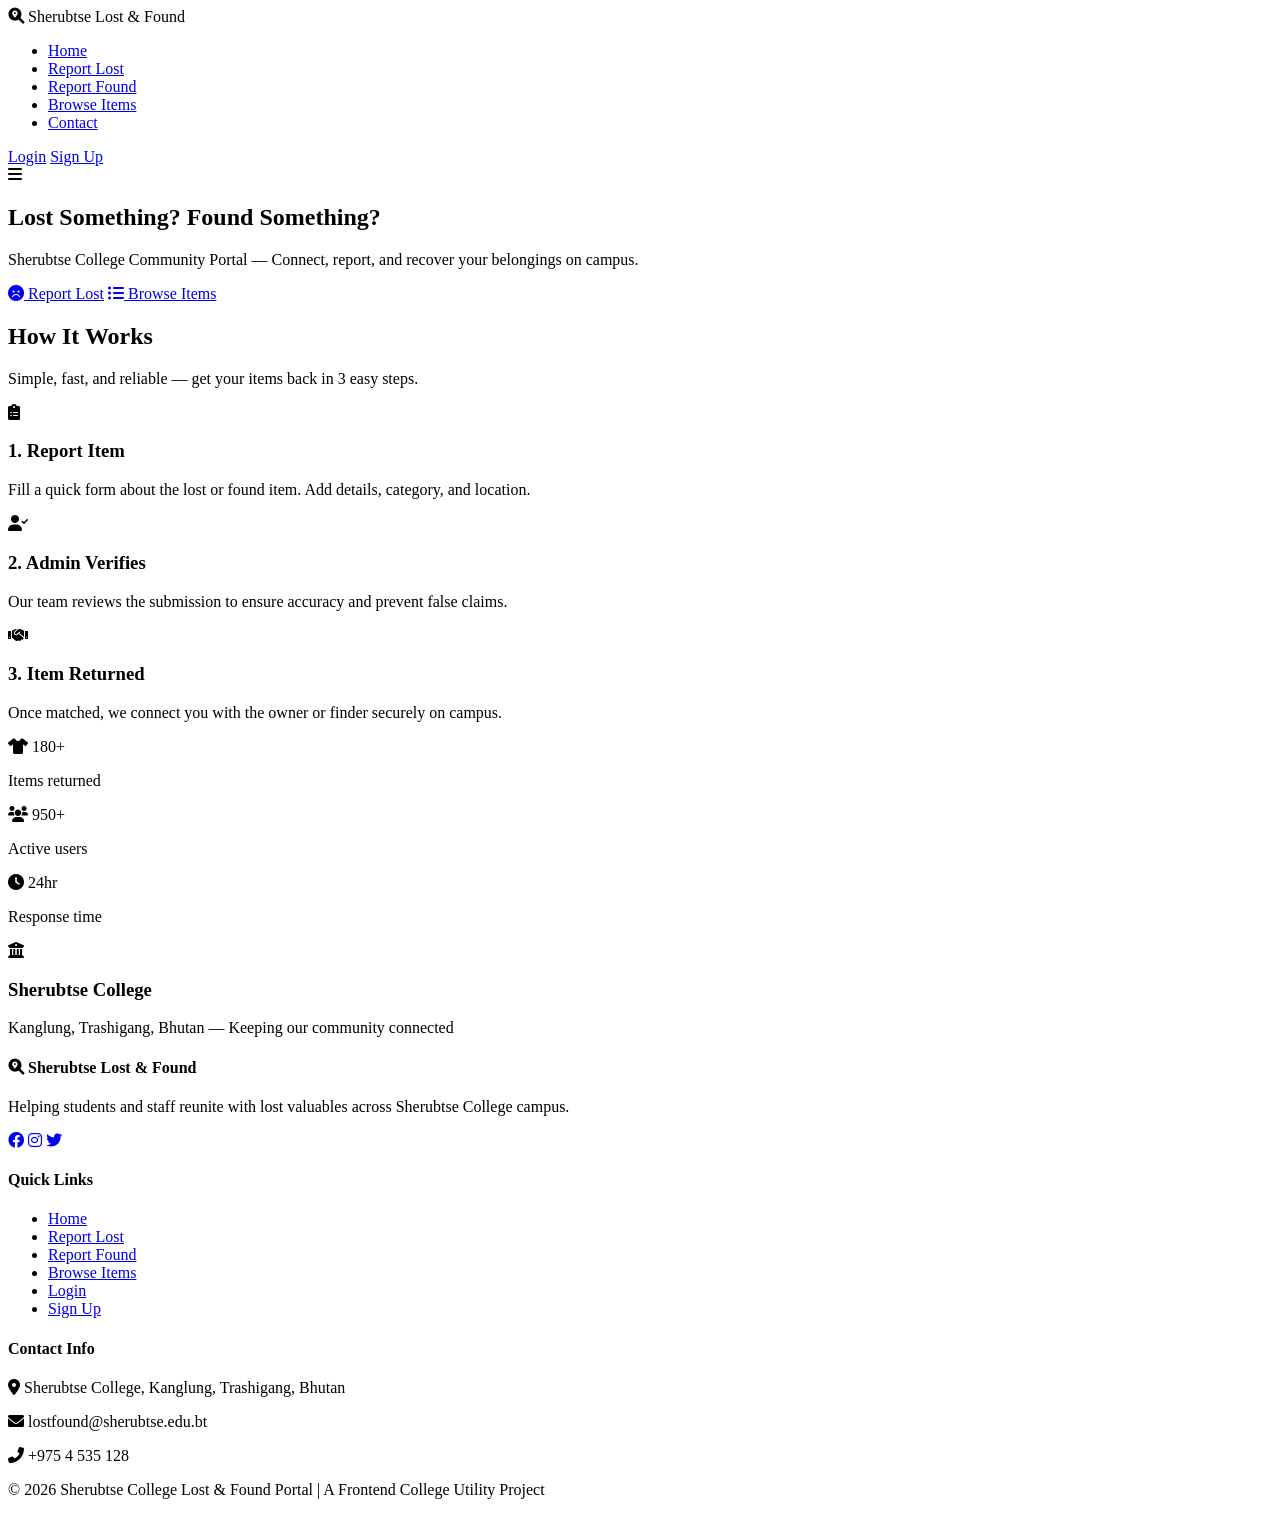
==== index.html @ ffdbe05a "Add files via upload" ====
<!DOCTYPE html>
<html lang="en">
<head>
    <meta charset="UTF-8">
    <meta name="viewport" content="width=device-width, initial-scale=1.0, viewport-fit=cover">
    <title>Sherubtse College | Lost & Found Portal</title>
    <link rel="stylesheet" href="css/style.css">
    <link href="https://fonts.googleapis.com/css2?family=Inter:opsz,wght@14..32,300;14..32,400;14..32,500;14..32,600;14..32,700&display=swap" rel="stylesheet">
    <link rel="stylesheet" href="https://cdnjs.cloudflare.com/ajax/libs/font-awesome/6.0.0-beta3/css/all.min.css">
</head>
<body>
    <header>
        <nav class="navbar">
            <div class="nav-container">
                <div class="logo">
                    <i class="fas fa-search-location"></i>
                    <span>Sherubtse Lost & Found</span>
                </div>
                <ul class="nav-links">
                    <li><a href="index.html" class="active">Home</a></li>
                    <li><a href="report-lost.html">Report Lost</a></li>
                    <li><a href="report-found.html">Report Found</a></li>
                    <li><a href="browse.html">Browse Items</a></li>
                    <li><a href="contact.html">Contact</a></li>
                </ul>
                <div class="auth-buttons">
                    <a href="login.html" class="btn-login">Login</a>
                    <a href="signup.html" class="btn-signup">Sign Up</a>
                </div>
                <div class="mobile-menu-icon">
                    <i class="fas fa-bars"></i>
                </div>
            </div>
        </nav>
    </header>

    <main>
        <!-- Hero Section -->
        <section class="hero">
            <div class="hero-content">
                <h1>Lost Something? Found Something?</h1>
                <p class="hero-subtitle">Sherubtse College Community Portal — Connect, report, and recover your belongings on campus.</p>
                <div class="hero-buttons">
                    <a href="report-lost.html" class="btn btn-primary"><i class="fas fa-frown"></i> Report Lost</a>
                    <a href="browse.html" class="btn btn-secondary"><i class="fas fa-list-ul"></i> Browse Items</a>
                </div>
            </div>
        </section>

        <!-- How It Works Section -->
        <section class="how-it-works">
            <div class="container">
                <div class="section-header">
                    <h2>How It Works</h2>
                    <p>Simple, fast, and reliable — get your items back in 3 easy steps.</p>
                </div>
                <div class="cards-grid">
                    <div class="info-card">
                        <div class="card-icon"><i class="fas fa-clipboard-list"></i></div>
                        <h3>1. Report Item</h3>
                        <p>Fill a quick form about the lost or found item. Add details, category, and location.</p>
                    </div>
                    <div class="info-card">
                        <div class="card-icon"><i class="fas fa-user-check"></i></div>
                        <h3>2. Admin Verifies</h3>
                        <p>Our team reviews the submission to ensure accuracy and prevent false claims.</p>
                    </div>
                    <div class="info-card">
                        <div class="card-icon"><i class="fas fa-handshake"></i></div>
                        <h3>3. Item Returned</h3>
                        <p>Once matched, we connect you with the owner or finder securely on campus.</p>
                    </div>
                </div>
            </div>
        </section>

        <!-- Quick Stats / Campus Support -->
        <section class="stats-section">
            <div class="container stats-container">
                <div class="stat-item">
                    <i class="fas fa-tshirt"></i>
                    <span class="stat-number">180+</span>
                    <p>Items returned</p>
                </div>
                <div class="stat-item">
                    <i class="fas fa-users"></i>
                    <span class="stat-number">950+</span>
                    <p>Active users</p>
                </div>
                <div class="stat-item">
                    <i class="fas fa-clock"></i>
                    <span class="stat-number">24hr</span>
                    <p>Response time</p>
                </div>
            </div>
        </section>

        <!-- College Info Section -->
        <section class="college-info">
            <div class="container">
                <div class="info-banner">
                    <i class="fas fa-university"></i>
                    <div>
                        <h3>Sherubtse College</h3>
                        <p>Kanglung, Trashigang, Bhutan — Keeping our community connected</p>
                    </div>
                </div>
            </div>
        </section>
    </main>

    <footer>
        <div class="footer-container">
            <div class="footer-col">
                <h4><i class="fas fa-search-location"></i> Sherubtse Lost & Found</h4>
                <p>Helping students and staff reunite with lost valuables across Sherubtse College campus.</p>
                <div class="social-links">
                    <a href="#"><i class="fab fa-facebook"></i></a>
                    <a href="#"><i class="fab fa-instagram"></i></a>
                    <a href="#"><i class="fab fa-twitter"></i></a>
                </div>
            </div>
            <div class="footer-col">
                <h4>Quick Links</h4>
                <ul>
                    <li><a href="index.html">Home</a></li>
                    <li><a href="report-lost.html">Report Lost</a></li>
                    <li><a href="report-found.html">Report Found</a></li>
                    <li><a href="browse.html">Browse Items</a></li>
                    <li><a href="login.html">Login</a></li>
                    <li><a href="signup.html">Sign Up</a></li>
                </ul>
            </div>
            <div class="footer-col">
                <h4>Contact Info</h4>
                <p><i class="fas fa-map-marker-alt"></i> Sherubtse College, Kanglung, Trashigang, Bhutan</p>
                <p><i class="fas fa-envelope"></i> lostfound@sherubtse.edu.bt</p>
                <p><i class="fas fa-phone-alt"></i> +975 4 535 128</p>
            </div>
        </div>
        <div class="footer-bottom">
            <p>&copy; 2026 Sherubtse College Lost & Found Portal | A Frontend College Utility Project</p>
        </div>
    </footer>

    <script>
        const menuIcon = document.querySelector('.mobile-menu-icon');
        const navLinks = document.querySelector('.nav-links');
        if(menuIcon) {
            menuIcon.addEventListener('click', () => {
                navLinks.classList.toggle('show');
            });
        }
    </script>
</body>
</html>
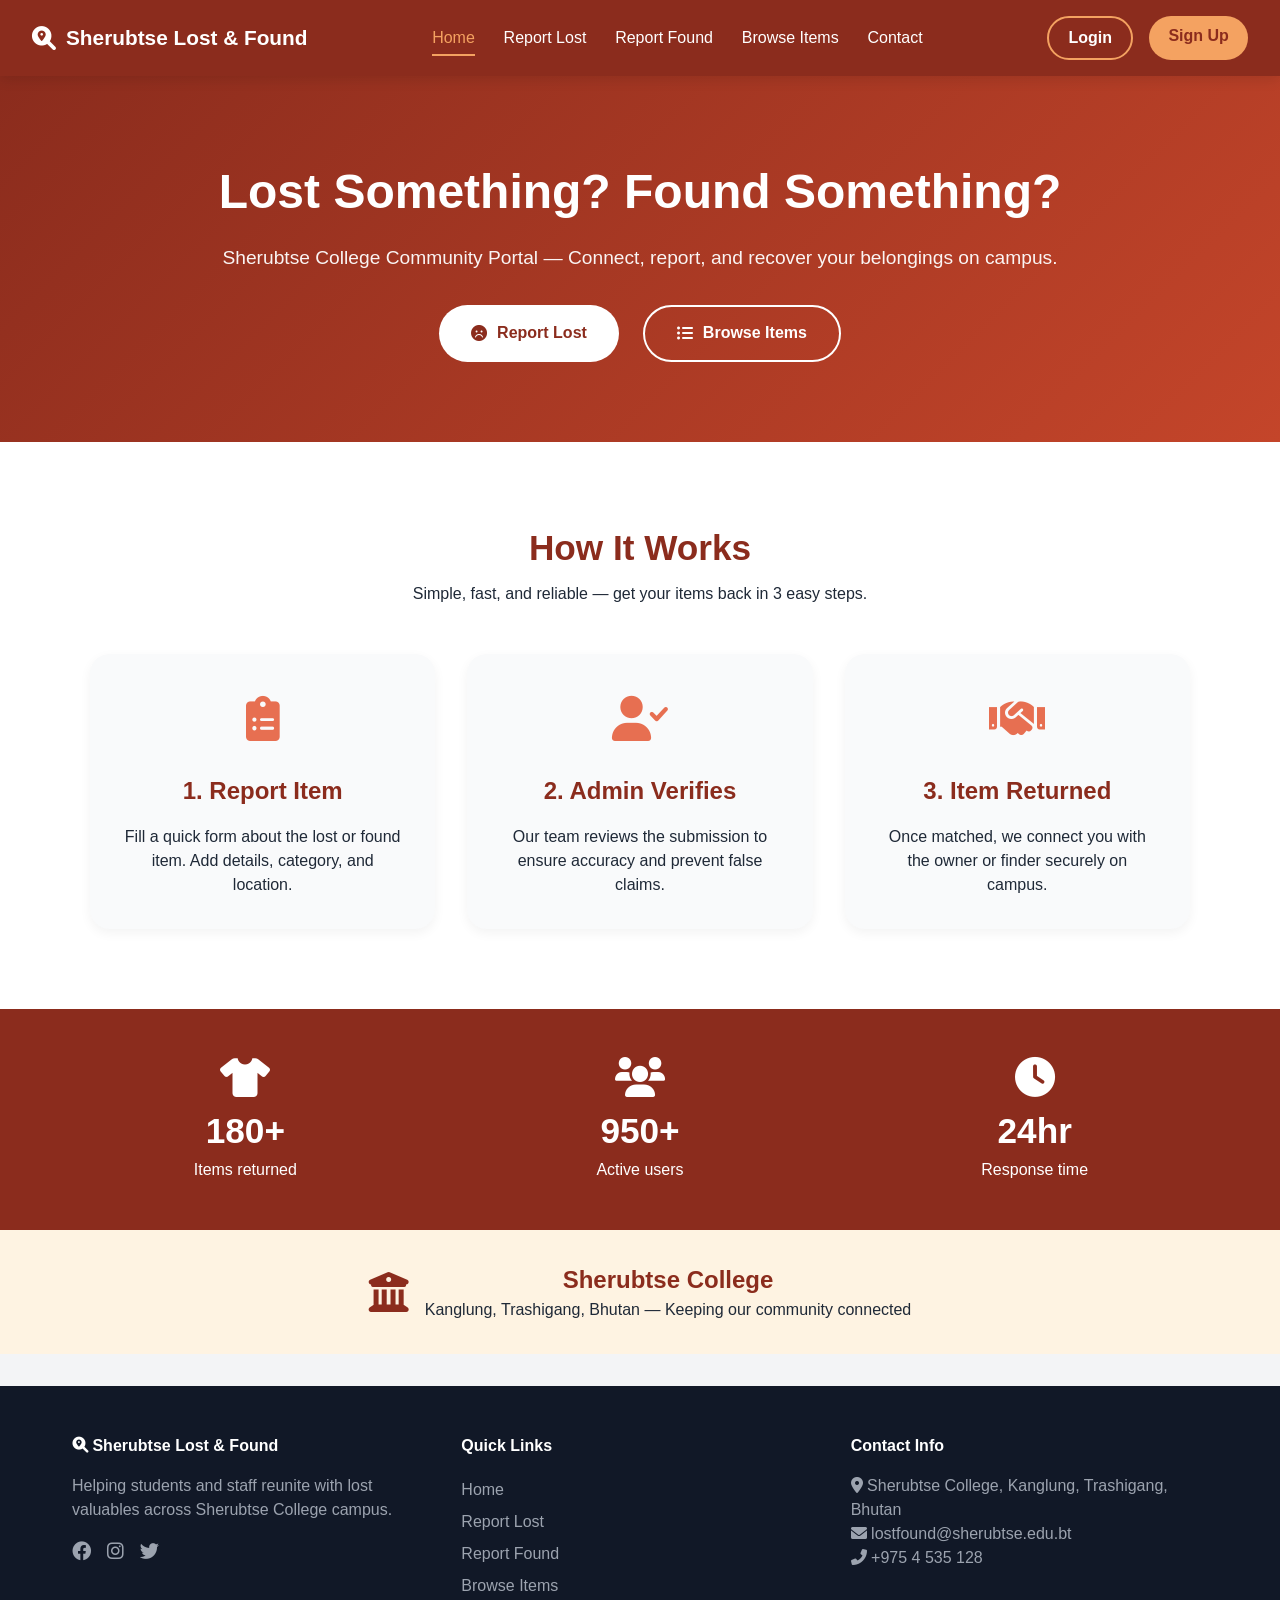
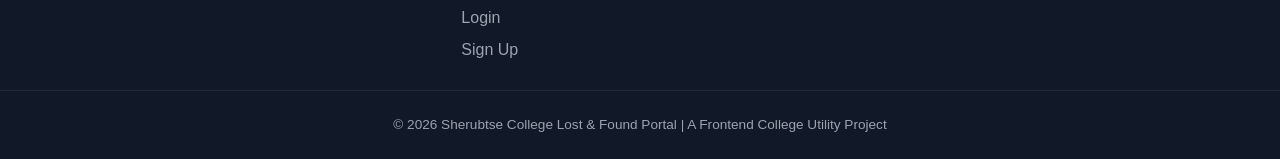
==== commit 55874441: "Update index.html" ====
--- a/index.html
+++ b/index.html
@@ -4,7 +4,7 @@
     <meta charset="UTF-8">
     <meta name="viewport" content="width=device-width, initial-scale=1.0, viewport-fit=cover">
     <title>Sherubtse College | Lost & Found Portal</title>
-    <link rel="stylesheet" href="css/style.css">
+    <link rel="stylesheet" href="style.css">
     <link href="https://fonts.googleapis.com/css2?family=Inter:opsz,wght@14..32,300;14..32,400;14..32,500;14..32,600;14..32,700&display=swap" rel="stylesheet">
     <link rel="stylesheet" href="https://cdnjs.cloudflare.com/ajax/libs/font-awesome/6.0.0-beta3/css/all.min.css">
 </head>
@@ -153,4 +153,4 @@
         }
     </script>
 </body>
-</html>+</html>
--- a/style.css
+++ b/style.css
@@ -0,0 +1,826 @@
+/* ========== RESET & GLOBAL ========== */
+* {
+    margin: 0;
+    padding: 0;
+    box-sizing: border-box;
+}
+
+body {
+    font-family: 'Inter', 'Arial', sans-serif;
+    background-color: #F3F4F6;
+    color: #1F2937;
+    line-height: 1.5;
+}
+
+.container {
+    max-width: 1200px;
+    margin: 0 auto;
+    padding: 0 24px;
+}
+
+/* ========== NAVBAR ========== */
+.navbar {
+    background: #8B2C1D;
+    padding: 1rem 2rem;
+    position: sticky;
+    top: 0;
+    z-index: 1000;
+    box-shadow: 0 4px 12px rgba(0,0,0,0.1);
+}
+
+.nav-container {
+    max-width: 1300px;
+    margin: 0 auto;
+    display: flex;
+    justify-content: space-between;
+    align-items: center;
+    flex-wrap: wrap;
+    gap: 1rem;
+}
+
+.logo {
+    display: flex;
+    align-items: center;
+    gap: 10px;
+    color: white;
+    font-size: 1.3rem;
+    font-weight: 700;
+}
+
+.logo i {
+    font-size: 1.5rem;
+}
+
+.nav-links {
+    display: flex;
+    list-style: none;
+    gap: 1.8rem;
+}
+
+.nav-links li a {
+    color: white;
+    text-decoration: none;
+    font-weight: 500;
+    transition: all 0.3s ease;
+    padding: 0.5rem 0;
+    border-bottom: 2px solid transparent;
+}
+
+.nav-links li a:hover,
+.nav-links li a.active {
+    border-bottom-color: #F4A261;
+    color: #F4A261;
+}
+
+/* Auth Buttons */
+.auth-buttons {
+    display: flex;
+    gap: 1rem;
+}
+
+.btn-login, .btn-signup {
+    padding: 0.5rem 1.2rem;
+    border-radius: 30px;
+    text-decoration: none;
+    font-weight: 600;
+    transition: all 0.3s ease;
+}
+
+.btn-login {
+    background: transparent;
+    color: white;
+    border: 2px solid #F4A261;
+}
+
+.btn-login:hover, .btn-login.active {
+    background: #F4A261;
+    color: #8B2C1D;
+}
+
+.btn-signup {
+    background: #F4A261;
+    color: #8B2C1D;
+}
+
+.btn-signup:hover, .btn-signup.active {
+    background: #E76F51;
+    color: white;
+}
+
+.mobile-menu-icon {
+    display: none;
+    font-size: 1.8rem;
+    color: white;
+    cursor: pointer;
+}
+
+/* ========== HERO SECTION ========== */
+.hero {
+    background: linear-gradient(135deg, #8B2C1D 0%, #C4452A 100%);
+    color: white;
+    padding: 5rem 2rem;
+    text-align: center;
+}
+
+.hero-content h1 {
+    font-size: 3rem;
+    margin-bottom: 1rem;
+    font-weight: 700;
+}
+
+.hero-subtitle {
+    font-size: 1.2rem;
+    margin-bottom: 2rem;
+    opacity: 0.95;
+}
+
+.hero-buttons {
+    display: flex;
+    gap: 1.5rem;
+    justify-content: center;
+    flex-wrap: wrap;
+}
+
+.btn {
+    padding: 0.9rem 2rem;
+    border-radius: 50px;
+    text-decoration: none;
+    font-weight: 600;
+    transition: all 0.3s ease;
+    display: inline-flex;
+    align-items: center;
+    gap: 10px;
+    font-size: 1rem;
+}
+
+.btn-primary {
+    background: white;
+    color: #8B2C1D;
+}
+
+.btn-primary:hover {
+    background: #F4A261;
+    color: white;
+    transform: translateY(-2px);
+    box-shadow: 0 8px 20px rgba(0,0,0,0.15);
+}
+
+.btn-secondary {
+    background: transparent;
+    color: white;
+    border: 2px solid white;
+}
+
+.btn-secondary:hover {
+    background: white;
+    color: #8B2C1D;
+    transform: translateY(-2px);
+}
+
+/* ========== HOW IT WORKS SECTION ========== */
+.how-it-works {
+    padding: 5rem 2rem;
+    background: white;
+}
+
+.section-header {
+    text-align: center;
+    margin-bottom: 3rem;
+}
+
+.section-header h2 {
+    font-size: 2.2rem;
+    color: #8B2C1D;
+    margin-bottom: 0.5rem;
+}
+
+.cards-grid {
+    display: flex;
+    gap: 2rem;
+    justify-content: center;
+    flex-wrap: wrap;
+    max-width: 1100px;
+    margin: 0 auto;
+}
+
+.info-card {
+    background: #F9FAFB;
+    padding: 2rem;
+    border-radius: 20px;
+    text-align: center;
+    flex: 1;
+    min-width: 250px;
+    transition: all 0.3s ease;
+    box-shadow: 0 4px 12px rgba(0,0,0,0.05);
+}
+
+.info-card:hover {
+    transform: translateY(-8px);
+    box-shadow: 0 20px 30px -12px rgba(0,0,0,0.15);
+}
+
+.card-icon {
+    font-size: 2.8rem;
+    color: #E76F51;
+    margin-bottom: 1.2rem;
+}
+
+.info-card h3 {
+    font-size: 1.5rem;
+    margin-bottom: 1rem;
+    color: #8B2C1D;
+}
+
+/* ========== STATS ========== */
+.stats-section {
+    background: #8B2C1D;
+    padding: 3rem 2rem;
+}
+
+.stats-container {
+    display: flex;
+    justify-content: space-between;
+    flex-wrap: wrap;
+    gap: 2rem;
+    text-align: center;
+}
+
+.stat-item {
+    flex: 1;
+    color: white;
+}
+
+.stat-item i {
+    font-size: 2.5rem;
+    margin-bottom: 0.5rem;
+}
+
+.stat-number {
+    font-size: 2.2rem;
+    font-weight: 700;
+    display: block;
+}
+
+/* ========== COLLEGE INFO ========== */
+.college-info {
+    padding: 2rem 2rem;
+    background: #FEF3E2;
+}
+
+.info-banner {
+    display: flex;
+    align-items: center;
+    justify-content: center;
+    gap: 1rem;
+    text-align: center;
+    flex-wrap: wrap;
+}
+
+.info-banner i {
+    font-size: 2.5rem;
+    color: #8B2C1D;
+}
+
+.info-banner h3 {
+    color: #8B2C1D;
+    font-size: 1.5rem;
+}
+
+/* ========== AUTH PAGES (Login/Signup) ========== */
+.auth-page {
+    padding: 4rem 2rem;
+    background: #F3F4F6;
+    min-height: 80vh;
+    display: flex;
+    align-items: center;
+    justify-content: center;
+}
+
+.auth-container {
+    max-width: 550px;
+    width: 100%;
+}
+
+.auth-card {
+    background: white;
+    border-radius: 28px;
+    padding: 2.5rem;
+    box-shadow: 0 20px 35px -10px rgba(0,0,0,0.1);
+}
+
+.auth-header {
+    text-align: center;
+    margin-bottom: 2rem;
+}
+
+.auth-header i {
+    font-size: 3rem;
+    color: #8B2C1D;
+    margin-bottom: 0.5rem;
+}
+
+.auth-header h2 {
+    font-size: 1.8rem;
+    color: #8B2C1D;
+}
+
+.auth-header p {
+    color: #6B7280;
+    font-size: 0.9rem;
+}
+
+.auth-form {
+    display: flex;
+    flex-direction: column;
+    gap: 1.2rem;
+}
+
+.form-options {
+    display: flex;
+    justify-content: space-between;
+    align-items: center;
+    font-size: 0.9rem;
+}
+
+.checkbox-label {
+    display: flex;
+    align-items: center;
+    gap: 0.5rem;
+    cursor: pointer;
+}
+
+.forgot-link {
+    color: #E76F51;
+    text-decoration: none;
+}
+
+.forgot-link:hover {
+    text-decoration: underline;
+}
+
+.terms {
+    margin: 0.5rem 0;
+}
+
+.terms a {
+    color: #E76F51;
+    text-decoration: none;
+}
+
+.auth-footer {
+    text-align: center;
+    margin-top: 1.5rem;
+    padding-top: 1rem;
+    border-top: 1px solid #E5E7EB;
+}
+
+.auth-footer a {
+    color: #E76F51;
+    text-decoration: none;
+    font-weight: 600;
+}
+
+.demo-note {
+    background: #FEF3E2;
+    padding: 0.8rem;
+    border-radius: 12px;
+    margin-top: 1rem;
+    text-align: center;
+    font-size: 0.8rem;
+}
+
+/* ========== FORM PAGES (Lost & Found) ========== */
+.form-page {
+    padding: 4rem 2rem;
+    background: #F3F4F6;
+    min-height: 80vh;
+    display: flex;
+    align-items: center;
+    justify-content: center;
+}
+
+.form-container {
+    max-width: 900px;
+    width: 100%;
+    background: white;
+    border-radius: 24px;
+    padding: 2.5rem;
+    box-shadow: 0 20px 35px -10px rgba(0,0,0,0.1);
+}
+
+.form-header {
+    text-align: center;
+    margin-bottom: 2rem;
+}
+
+.form-header i {
+    font-size: 3rem;
+    color: #8B2C1D;
+    margin-bottom: 0.5rem;
+}
+
+.form-header h2 {
+    font-size: 1.8rem;
+    color: #8B2C1D;
+}
+
+.report-form {
+    display: flex;
+    flex-direction: column;
+    gap: 1.5rem;
+}
+
+.form-row {
+    display: flex;
+    gap: 1.5rem;
+    flex-wrap: wrap;
+}
+
+.input-group {
+    flex: 1;
+    display: flex;
+    flex-direction: column;
+    gap: 0.5rem;
+}
+
+.input-group label {
+    font-weight: 600;
+    color: #374151;
+    font-size: 0.9rem;
+}
+
+.input-group input,
+.input-group select,
+.input-group textarea {
+    padding: 0.8rem 1rem;
+    border: 1px solid #E5E7EB;
+    border-radius: 12px;
+    font-family: inherit;
+    font-size: 0.95rem;
+    transition: 0.2s;
+}
+
+.input-group input:focus,
+.input-group select:focus,
+.input-group textarea:focus {
+    outline: none;
+    border-color: #E76F51;
+    box-shadow: 0 0 0 3px rgba(231,111,81,0.2);
+}
+
+.full-width {
+    width: 100%;
+}
+
+.btn-submit {
+    background: #8B2C1D;
+    color: white;
+    border: none;
+    padding: 1rem;
+    border-radius: 40px;
+    font-weight: 700;
+    font-size: 1rem;
+    cursor: pointer;
+    transition: 0.3s;
+    display: flex;
+    align-items: center;
+    justify-content: center;
+    gap: 10px;
+    margin-top: 0.5rem;
+}
+
+.btn-submit:hover {
+    background: #E76F51;
+    transform: translateY(-2px);
+}
+
+.form-note {
+    font-size: 0.8rem;
+    color: #6B7280;
+    text-align: center;
+    margin-top: 0.5rem;
+}
+
+/* ========== BROWSE PAGE ========== */
+.browse-section {
+    padding: 3rem 2rem;
+    background: #F3F4F6;
+}
+
+.browse-header {
+    text-align: center;
+    margin-bottom: 2rem;
+}
+
+.search-filter-bar {
+    max-width: 1000px;
+    margin: 0 auto 2.5rem auto;
+}
+
+.search-wrapper {
+    background: white;
+    border-radius: 60px;
+    padding: 0.5rem 1.2rem;
+    display: flex;
+    align-items: center;
+    gap: 10px;
+    box-shadow: 0 2px 8px rgba(0,0,0,0.05);
+    margin-bottom: 1.5rem;
+}
+
+.search-wrapper i {
+    color: #6B7280;
+}
+
+.search-wrapper input {
+    border: none;
+    width: 100%;
+    padding: 0.8rem 0;
+    font-size: 1rem;
+    outline: none;
+}
+
+.filter-buttons {
+    display: flex;
+    flex-wrap: wrap;
+    gap: 0.8rem;
+    justify-content: center;
+}
+
+.filter-btn {
+    background: white;
+    border: none;
+    padding: 0.5rem 1.2rem;
+    border-radius: 40px;
+    font-weight: 500;
+    cursor: pointer;
+    transition: 0.2s;
+    color: #1F2937;
+}
+
+.filter-btn.active,
+.filter-btn:hover {
+    background: #8B2C1D;
+    color: white;
+}
+
+.items-grid {
+    display: grid;
+    grid-template-columns: repeat(auto-fill, minmax(300px, 1fr));
+    gap: 2rem;
+    max-width: 1300px;
+    margin: 0 auto;
+}
+
+.item-card {
+    background: white;
+    border-radius: 20px;
+    padding: 1.5rem;
+    transition: all 0.3s ease;
+    box-shadow: 0 4px 12px rgba(0,0,0,0.08);
+    position: relative;
+}
+
+.item-card:hover {
+    transform: translateY(-5px);
+    box-shadow: 0 20px 30px -12px rgba(0,0,0,0.2);
+}
+
+.item-img {
+    font-size: 3rem;
+    color: #E76F51;
+    background: #FEF3E2;
+    width: 70px;
+    height: 70px;
+    border-radius: 20px;
+    display: flex;
+    align-items: center;
+    justify-content: center;
+    margin-bottom: 1rem;
+}
+
+.status-badge {
+    position: absolute;
+    top: 1.2rem;
+    right: 1.2rem;
+    padding: 0.25rem 0.8rem;
+    border-radius: 40px;
+    font-size: 0.75rem;
+    font-weight: 600;
+}
+
+.status-badge.lost {
+    background: #FEE2E2;
+    color: #991B1B;
+}
+
+.status-badge.found {
+    background: #DCFCE7;
+    color: #166534;
+}
+
+.item-card h3 {
+    font-size: 1.3rem;
+    margin: 0.5rem 0;
+    color: #111827;
+}
+
+.item-desc {
+    color: #6B7280;
+    font-size: 0.9rem;
+    margin: 0.5rem 0;
+}
+
+.item-meta {
+    font-size: 0.8rem;
+    color: #6B7280;
+    margin: 0.8rem 0;
+}
+
+.contact-card-btn {
+    background: #F3F4F6;
+    border: none;
+    width: 100%;
+    padding: 0.7rem;
+    border-radius: 40px;
+    font-weight: 600;
+    cursor: pointer;
+    transition: 0.2s;
+    color: #8B2C1D;
+}
+
+.contact-card-btn:hover {
+    background: #8B2C1D;
+    color: white;
+}
+
+/* ========== CONTACT PAGE ========== */
+.contact-page {
+    padding: 4rem 2rem;
+    background: #F3F4F6;
+    max-width: 1200px;
+    margin: 0 auto;
+}
+
+.contact-container {
+    display: flex;
+    flex-wrap: wrap;
+    gap: 2rem;
+    margin-bottom: 3rem;
+}
+
+.contact-info-box,
+.contact-form-box {
+    flex: 1;
+    background: white;
+    border-radius: 28px;
+    padding: 2rem;
+    box-shadow: 0 8px 20px rgba(0,0,0,0.05);
+}
+
+.contact-info-box h2,
+.contact-form-box h3 {
+    color: #8B2C1D;
+    margin-bottom: 1.5rem;
+}
+
+.contact-detail-item {
+    margin-bottom: 1rem;
+    display: flex;
+    align-items: center;
+    gap: 12px;
+    flex-wrap: wrap;
+}
+
+.contact-detail-item i {
+    width: 28px;
+    color: #E76F51;
+}
+
+.contact-note {
+    background: #FEF3E2;
+    padding: 1rem;
+    border-radius: 16px;
+    margin-top: 1.5rem;
+    font-size: 0.9rem;
+}
+
+.mini-contact-form .input-group {
+    margin-bottom: 1rem;
+}
+
+.campus-location {
+    text-align: center;
+    background: white;
+    padding: 1.2rem;
+    border-radius: 60px;
+    margin-top: 1rem;
+    box-shadow: 0 2px 8px rgba(0,0,0,0.05);
+}
+
+/* ========== FOOTER ========== */
+footer {
+    background: #111827;
+    color: #9CA3AF;
+    margin-top: 2rem;
+}
+
+.footer-container {
+    max-width: 1200px;
+    margin: 0 auto;
+    padding: 3rem 2rem 1.5rem;
+    display: flex;
+    flex-wrap: wrap;
+    gap: 2rem;
+    justify-content: space-between;
+}
+
+.footer-col {
+    flex: 1;
+    min-width: 180px;
+}
+
+.footer-col h4 {
+    color: white;
+    margin-bottom: 1rem;
+}
+
+.footer-col ul {
+    list-style: none;
+}
+
+.footer-col ul li a {
+    color: #9CA3AF;
+    text-decoration: none;
+    line-height: 2;
+}
+
+.footer-col ul li a:hover {
+    color: #F4A261;
+}
+
+.social-links {
+    display: flex;
+    gap: 1rem;
+    margin-top: 1rem;
+}
+
+.social-links a {
+    color: #9CA3AF;
+    font-size: 1.2rem;
+    transition: 0.2s;
+}
+
+.social-links a:hover {
+    color: #F4A261;
+}
+
+.footer-bottom {
+    text-align: center;
+    padding: 1.5rem;
+    border-top: 1px solid #1F2937;
+    font-size: 0.85rem;
+}
+
+/* ========== RESPONSIVE ========== */
+@media (max-width: 768px) {
+    .mobile-menu-icon {
+        display: block;
+    }
+    .nav-links {
+        display: none;
+        width: 100%;
+        flex-direction: column;
+        text-align: center;
+        padding: 1rem 0;
+        gap: 1rem;
+    }
+    .nav-links.show {
+        display: flex;
+    }
+    .auth-buttons {
+        display: none;
+    }
+    .hero-content h1 {
+        font-size: 2rem;
+    }
+    .cards-grid {
+        flex-direction: column;
+    }
+    .form-row {
+        flex-direction: column;
+    }
+    .contact-container {
+        flex-direction: column;
+    }
+    .items-grid {
+        grid-template-columns: 1fr;
+    }
+    .stats-container {
+        flex-direction: column;
+        align-items: center;
+    }
+    .auth-card {
+        padding: 1.5rem;
+    }
+}
